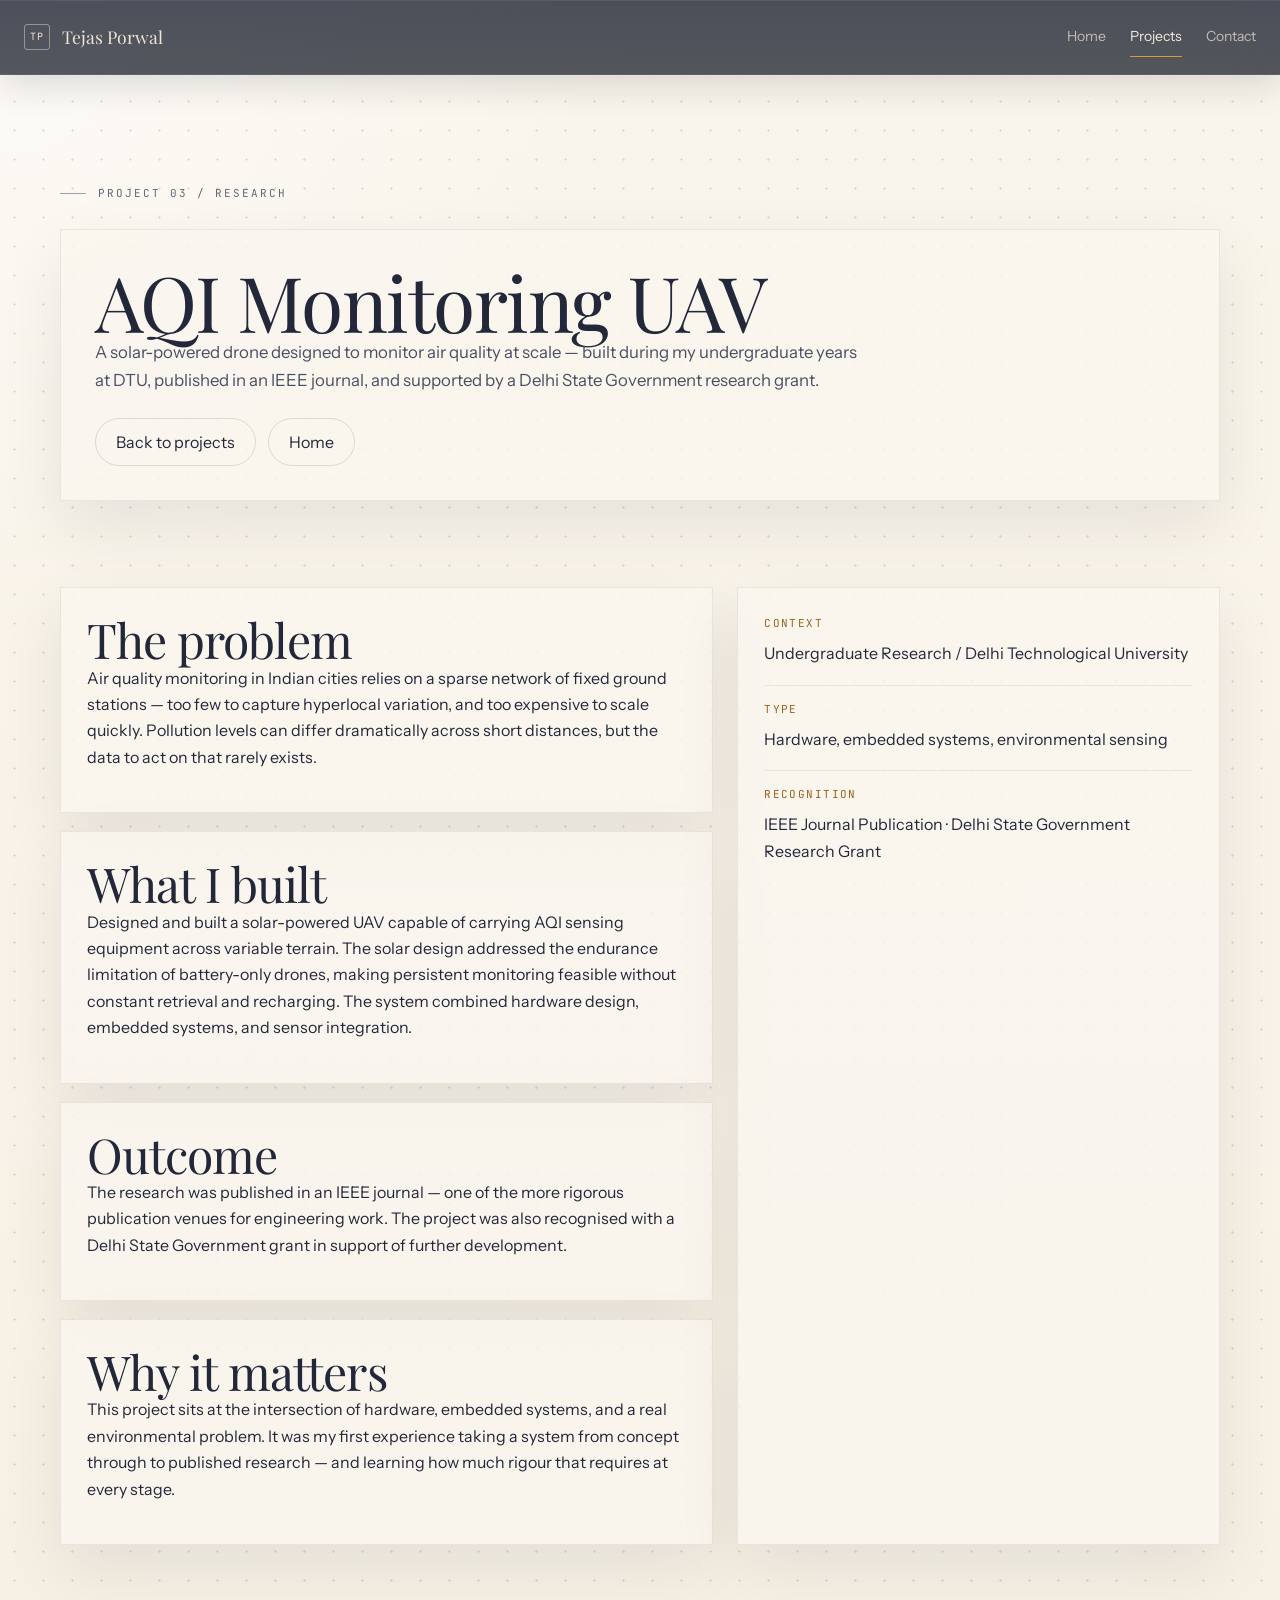
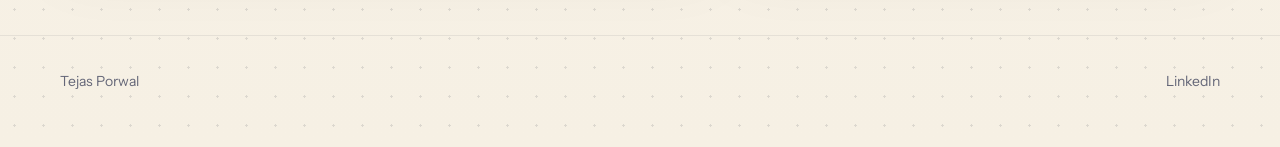
==== project-aqi-uav.html @ 2951f12c "Rebuild projects section; improve summary and contact copy Projects: - Replace carousel with 3-colum" ====
<!doctype html>
<html lang="en">
<head>
<meta charset="utf-8" />
<meta name="viewport" content="width=device-width,initial-scale=1" />
<title>AQI Monitoring UAV - Tejas Porwal</title>
<meta name="description" content="AQI Monitoring UAV — solar-powered drone research, IEEE publication, and Delhi State Government grant." />
<link rel="stylesheet" href="pages.css" />
</head>
<body>
<nav class="nav" id="nav">
  <div class="nav-inner">
    <a class="brand" href="index.html">
      <span class="brand-mark">TP</span>
      <span>Tejas Porwal</span>
    </a>
    <button class="nav-toggle" id="nav-toggle" aria-label="Toggle menu" aria-expanded="false">
      <span></span><span></span><span></span>
    </button>
    <div class="nav-links">
      <a href="index.html">Home</a>
      <a class="active" href="index.html#work">Projects</a>
      <a href="index.html#contact">Contact</a>
    </div>
  </div>
</nav>

<header class="page-hero">
  <div class="container">
    <div class="eyebrow">Project 03 / Research</div>
    <div class="hero-card">
      <h1>AQI Monitoring UAV</h1>
      <p>A solar-powered drone designed to monitor air quality at scale — built during my undergraduate years at DTU, published in an IEEE journal, and supported by a Delhi State Government research grant.</p>
      <div class="button-row">
        <a class="button-link" href="index.html#work">Back to projects</a>
        <a class="button-link" href="index.html">Home</a>
      </div>
    </div>
  </div>
</header>

<main class="section">
  <div class="container detail-layout">
    <div>
      <section class="detail-block">
        <h2>The problem</h2>
        <p>Air quality monitoring in Indian cities relies on a sparse network of fixed ground stations — too few to capture hyperlocal variation, and too expensive to scale quickly. Pollution levels can differ dramatically across short distances, but the data to act on that rarely exists.</p>
      </section>
      <section class="detail-block">
        <h2>What I built</h2>
        <p>Designed and built a solar-powered UAV capable of carrying AQI sensing equipment across variable terrain. The solar design addressed the endurance limitation of battery-only drones, making persistent monitoring feasible without constant retrieval and recharging. The system combined hardware design, embedded systems, and sensor integration.</p>
      </section>
      <section class="detail-block">
        <h2>Outcome</h2>
        <p>The research was published in an IEEE journal — one of the more rigorous publication venues for engineering work. The project was also recognised with a Delhi State Government grant in support of further development.</p>
      </section>
      <section class="detail-block">
        <h2>Why it matters</h2>
        <p>This project sits at the intersection of hardware, embedded systems, and a real environmental problem. It was my first experience taking a system from concept through to published research — and learning how much rigour that requires at every stage.</p>
      </section>
    </div>

    <aside class="meta-panel">
      <div class="meta-row">
        <span class="meta-label">Context</span>
        <div>Undergraduate Research / Delhi Technological University</div>
      </div>
      <div class="meta-row">
        <span class="meta-label">Type</span>
        <div>Hardware, embedded systems, environmental sensing</div>
      </div>
      <div class="meta-row">
        <span class="meta-label">Recognition</span>
        <div>IEEE Journal Publication &middot; Delhi State Government Research Grant</div>
      </div>
    </aside>
  </div>
</main>

<footer class="site-footer">
  <div class="footer-inner">
    <div>Tejas Porwal</div>
    <div><a href="https://linkedin.com/in/tejas-porwal" target="_blank" rel="noreferrer">LinkedIn</a></div>
  </div>
</footer>
<script>
(function() {
  var nav = document.getElementById("nav");
  var toggle = document.getElementById("nav-toggle");
  if (nav && toggle) {
    toggle.addEventListener("click", function() {
      var open = nav.classList.toggle("open");
      toggle.setAttribute("aria-expanded", open ? "true" : "false");
    });
  }
})();
</script>
</body>
</html>
---- pages.css ----
@import url('https://fonts.googleapis.com/css2?family=Playfair+Display:wght@400;500;600;700&family=Instrument+Sans:wght@400;500;600;700&family=JetBrains+Mono:wght@400;500&display=swap');

:root {
  --ink: #11161f;
  --ink-deep: #0a0e16;
  --cream: #f6f0e4;
  --paper: #fbf7ef;
  --rule: #ddd1bd;
  --muted: #656778;
  --body: #22283a;
  --amber: #d89a3d;
  --amber-ink: #9c6218;
  --steel: #8fb4d6;
  --shadow: 0 24px 60px rgba(11, 17, 28, 0.08);
  --serif: "Playfair Display", Georgia, serif;
  --sans: "Instrument Sans", ui-sans-serif, system-ui, sans-serif;
  --mono: "JetBrains Mono", ui-monospace, monospace;
  --maxw: 1160px;
}

* { box-sizing: border-box; }
html, body { margin: 0; padding: 0; }
body {
  font-family: var(--sans);
  color: var(--body);
  background:
    radial-gradient(circle, rgba(34, 40, 58, 0.12) 1px, transparent 1.2px),
    radial-gradient(circle at top left, rgba(255, 255, 255, 0.6), transparent 28%),
    linear-gradient(180deg, #faf5ec 0%, var(--cream) 100%);
  background-size: 29px 29px, auto, auto;
  background-position: 0 0, 0 0, 0 0;
  line-height: 1.65;
  -webkit-font-smoothing: antialiased;
  text-rendering: optimizeLegibility;
  font-kerning: normal;
  font-variant-ligatures: common-ligatures contextual;
}

a { color: inherit; text-decoration: none; }
h1, h2, h3, h4 {
  margin: 0;
  font-family: var(--serif);
  font-weight: 400;
  letter-spacing: -0.02em;
  text-wrap: balance;
}
h1 { font-size: clamp(2.8rem, 6vw, 5rem); line-height: 0.98; }
h2 { font-size: clamp(2rem, 4vw, 3rem); line-height: 1.05; }
h3 { font-size: clamp(1.35rem, 2.4vw, 1.9rem); line-height: 1.1; }
p { margin: 0 0 1em; text-wrap: pretty; }
img, svg { display: block; max-width: 100%; }

.container { width: min(var(--maxw), calc(100% - 48px)); margin: 0 auto; }

.nav {
  position: sticky;
  top: 0;
  left: 0;
  right: 0;
  z-index: 50;
  backdrop-filter: blur(18px);
  width: 100%;
  max-width: none;
  margin: 0;
  border-top: 0;
  border-right: 0;
  border-left: 0;
  border-bottom: 1px solid rgba(239, 231, 214, 0.12);
  border-radius: 0;
  background:
    linear-gradient(180deg, rgba(36, 42, 56, 0.82), rgba(18, 24, 35, 0.72));
  box-shadow:
    0 12px 34px rgba(10, 14, 22, 0.12),
    inset 0 1px 0 rgba(255, 255, 255, 0.08);
  color: #eee5d2;
}

.nav-inner {
  width: 100%;
  min-height: 74px;
  display: flex;
  align-items: center;
  justify-content: space-between;
  gap: 20px;
  padding: 0 24px;
}

.brand {
  display: inline-flex;
  align-items: center;
  gap: 12px;
  font-family: var(--serif);
  font-size: 1.1rem;
}

.brand-mark {
  width: 26px;
  height: 26px;
  border: 1px solid rgba(238, 229, 210, 0.45);
  border-radius: 3px;
  display: grid;
  place-items: center;
  font-family: var(--mono);
  font-size: 10px;
  letter-spacing: 0.08em;
}

.nav-links {
  display: flex;
  gap: 24px;
  font-size: 14px;
}

.nav-links a {
  position: relative;
  padding: 8px 0;
  color: rgba(238, 229, 210, 0.72);
}

.nav-links a:hover,
.nav-links a.active {
  color: #f3ebda;
}

.nav-links a.active::after {
  content: "";
  position: absolute;
  left: 0;
  right: 0;
  bottom: 0;
  height: 1px;
  background: var(--amber);
}

.nav-toggle {
  display: none;
  flex-direction: column;
  justify-content: center;
  gap: 5px;
  width: 36px;
  height: 36px;
  background: none;
  border: none;
  cursor: pointer;
  color: #eee5d2;
  padding: 6px;
  margin-left: auto;
}

.nav-toggle span {
  display: block;
  width: 20px;
  height: 1.5px;
  background: currentColor;
  transition: transform 220ms ease, opacity 220ms ease;
}

.nav.open .nav-toggle span:nth-child(1) { transform: translateY(6.5px) rotate(45deg); }
.nav.open .nav-toggle span:nth-child(2) { opacity: 0; }
.nav.open .nav-toggle span:nth-child(3) { transform: translateY(-6.5px) rotate(-45deg); }

.page-hero {
  padding: 100px 0 48px;
}

.eyebrow {
  display: inline-flex;
  align-items: center;
  gap: 12px;
  font-family: var(--mono);
  font-size: 11px;
  letter-spacing: 0.18em;
  text-transform: uppercase;
  color: var(--muted);
}

.eyebrow::before {
  content: "";
  width: 26px;
  height: 1px;
  background: currentColor;
  opacity: 0.6;
}

.hero-card {
  margin-top: 26px;
  padding: 34px;
  border: 1px solid rgba(34, 40, 58, 0.08);
  background: rgba(251, 247, 239, 0.82);
  box-shadow: var(--shadow);
}

.hero-card p {
  max-width: 48rem;
  color: #485063;
  font-size: 1.05rem;
}

.button-row {
  display: flex;
  flex-wrap: wrap;
  gap: 12px;
  margin-top: 24px;
}

.button-link {
  display: inline-flex;
  align-items: center;
  justify-content: center;
  gap: 10px;
  min-height: 48px;
  padding: 0 20px;
  border-radius: 999px;
  border: 1px solid rgba(34, 40, 58, 0.14);
  color: var(--body);
  transition: transform 180ms ease, background 180ms ease, border-color 180ms ease;
}

.button-link:hover {
  transform: translateY(-2px);
  background: rgba(34, 40, 58, 0.04);
  border-color: rgba(34, 40, 58, 0.24);
}

.button-link.primary {
  background: var(--amber);
  color: var(--ink-deep);
  border-color: transparent;
}

.button-link.primary:hover {
  background: #e3a64c;
}

.section {
  padding: 38px 0 90px;
}

.section-head {
  display: grid;
  grid-template-columns: 180px minmax(0, 1fr);
  gap: 34px;
  align-items: start;
  margin-bottom: 30px;
}

.section-head p { margin: 0; }

.project-grid {
  display: grid;
  grid-template-columns: repeat(3, 1fr);
  gap: 20px;
}

.project-card {
  display: flex;
  flex-direction: column;
  gap: 14px;
  padding: 22px;
  border: 1px solid rgba(34, 40, 58, 0.1);
  background: rgba(251, 247, 239, 0.9);
  box-shadow: 0 18px 40px rgba(11, 17, 28, 0.06);
  transition: transform 220ms ease, box-shadow 220ms ease, border-color 220ms ease;
  cursor: pointer;
}

.project-card:hover {
  transform: translateY(-4px);
  box-shadow: 0 24px 48px rgba(11, 17, 28, 0.08);
  border-color: rgba(34, 40, 58, 0.16);
}

.project-number,
.project-context,
.meta-label,
.tag {
  font-family: var(--mono);
  text-transform: uppercase;
}

.project-number {
  font-size: 11px;
  letter-spacing: 0.16em;
  color: var(--amber-ink);
}

.project-context {
  font-size: 11px;
  letter-spacing: 0.12em;
  color: var(--muted);
}

.project-figure {
  height: 116px;
  border: 1px solid rgba(34, 40, 58, 0.08);
  background:
    linear-gradient(135deg, rgba(143, 180, 214, 0.12), transparent 55%),
    linear-gradient(315deg, rgba(216, 154, 61, 0.14), transparent 55%),
    var(--paper);
  display: grid;
  place-items: center;
}

.project-figure svg {
  width: 86%;
  height: 76%;
}

.project-tags {
  display: flex;
  flex-wrap: wrap;
  gap: 8px;
  margin-top: auto;
}

.tag {
  padding: 6px 10px;
  border-radius: 999px;
  border: 1px solid rgba(34, 40, 58, 0.1);
  font-size: 10px;
  letter-spacing: 0.08em;
  color: var(--muted);
  background: rgba(255, 255, 255, 0.55);
}

.project-link {
  display: inline-flex;
  align-items: center;
  gap: 8px;
  font-family: var(--mono);
  font-size: 11px;
  letter-spacing: 0.12em;
  text-transform: uppercase;
  color: var(--amber-ink);
}

.project-link::after {
  content: "\2197";
  font-size: 12px;
}

.detail-layout {
  display: grid;
  grid-template-columns: minmax(0, 1.15fr) minmax(260px, 0.85fr);
  gap: 24px;
}

.detail-block,
.meta-panel {
  padding: 26px;
  border: 1px solid rgba(34, 40, 58, 0.08);
  background: rgba(251, 247, 239, 0.82);
  box-shadow: var(--shadow);
}

.detail-block + .detail-block {
  margin-top: 18px;
}

.meta-panel {
  display: grid;
  gap: 18px;
  align-content: start;
}

.meta-row {
  padding-top: 14px;
  border-top: 1px solid rgba(34, 40, 58, 0.08);
}

.meta-row:first-child {
  padding-top: 0;
  border-top: 0;
}

.meta-label {
  display: block;
  margin-bottom: 8px;
  font-size: 11px;
  letter-spacing: 0.13em;
  color: var(--amber-ink);
}

.note {
  color: var(--muted);
  font-size: 0.96rem;
}

.site-footer {
  padding: 34px 0 54px;
  border-top: 1px solid rgba(34, 40, 58, 0.08);
}

.footer-inner {
  width: min(var(--maxw), calc(100% - 48px));
  margin: 0 auto;
  display: flex;
  justify-content: space-between;
  gap: 20px;
  flex-wrap: wrap;
  color: var(--muted);
  font-size: 14px;
}

@media (max-width: 980px) {
  .project-grid,
  .detail-layout,
  .section-head {
    grid-template-columns: 1fr;
  }
}

@media (max-width: 720px) {
  .container,
  .footer-inner {
    width: min(100% - 32px, var(--maxw));
  }

  .nav {
    width: 100%;
    margin: 0;
    top: 0;
    border-radius: 0;
  }

  .nav-toggle {
    display: flex;
  }

  .nav-inner {
    flex-direction: row;
    align-items: center;
    flex-wrap: wrap;
    min-height: 60px;
    padding: 0 18px;
  }

  .nav-links {
    display: none;
    flex-direction: column;
    gap: 0;
    width: 100%;
    padding: 10px 0 14px;
    border-top: 1px solid rgba(255, 255, 255, 0.06);
  }

  .nav.open .nav-links {
    display: flex;
  }

  .nav-links a {
    padding: 11px 0;
    font-size: 15px;
  }

  .hero-card,
  .detail-block,
  .meta-panel,
  .project-card {
    padding: 20px;
  }
}
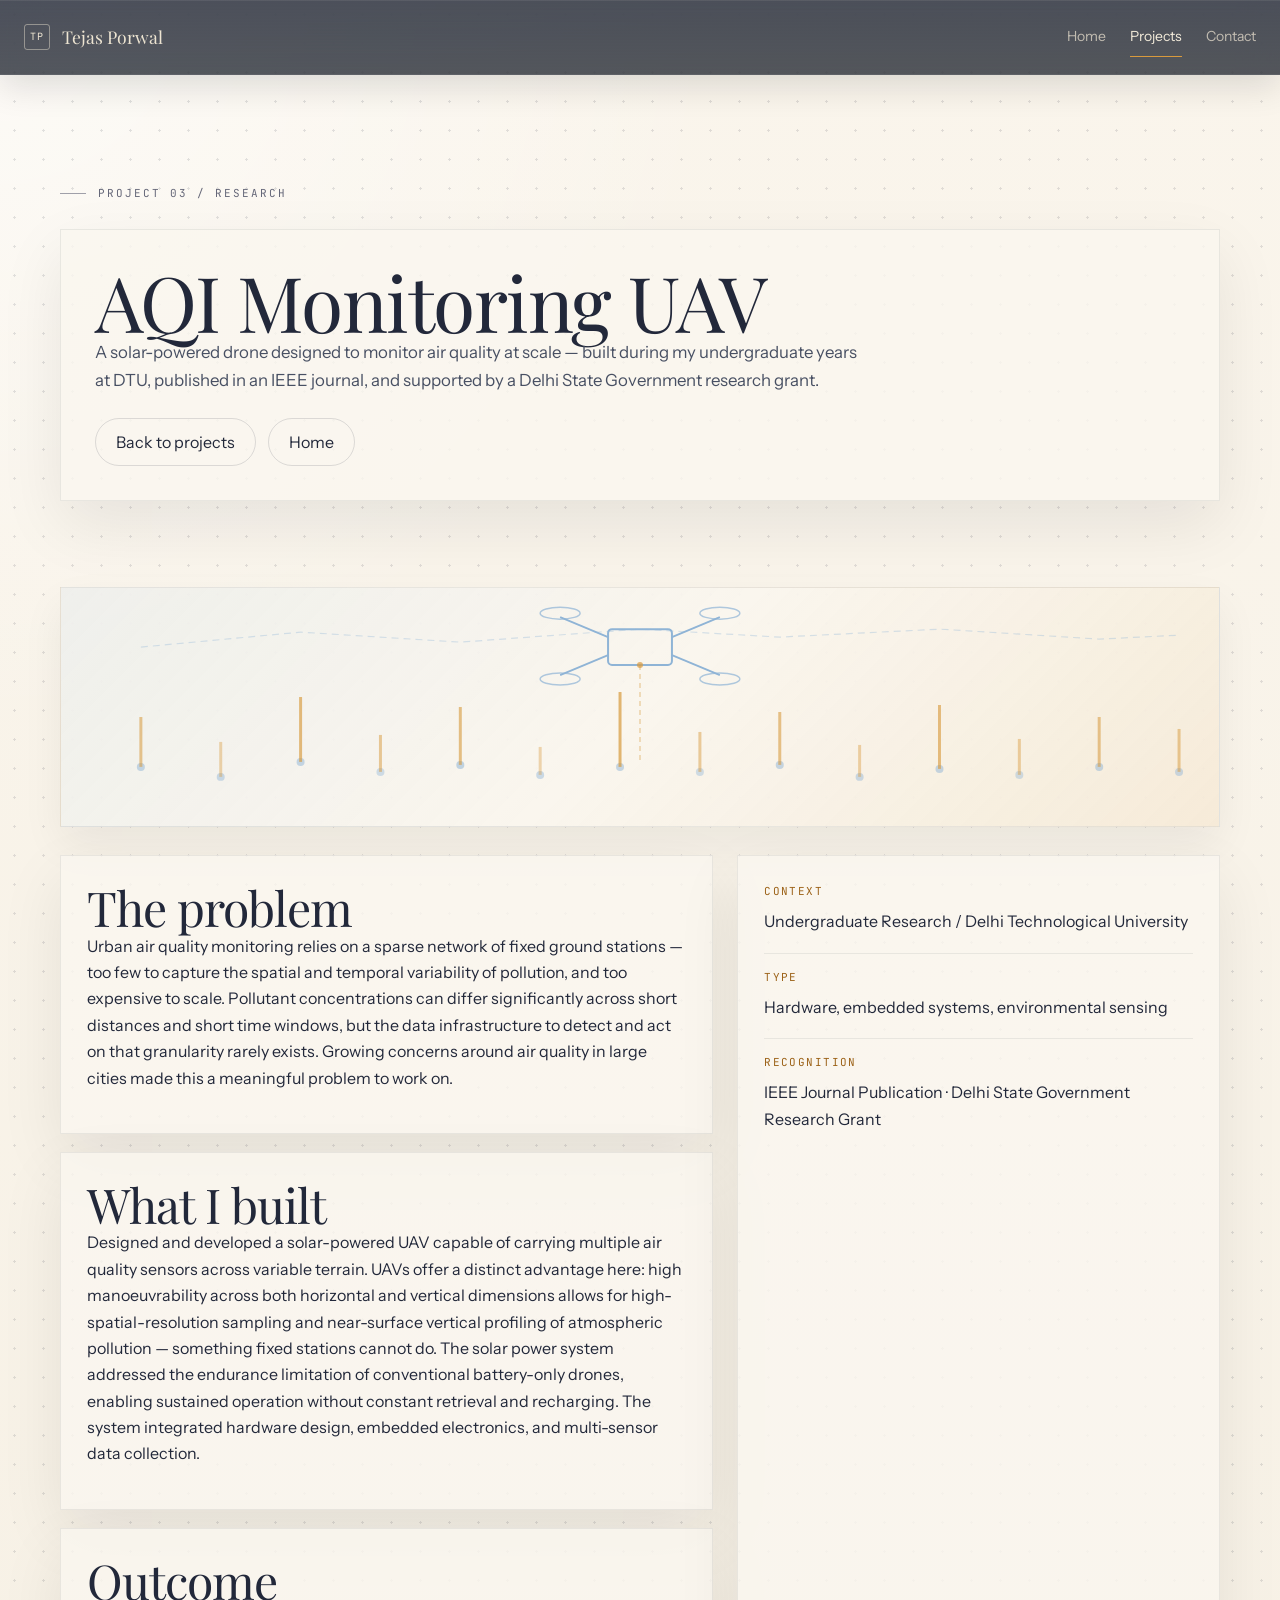
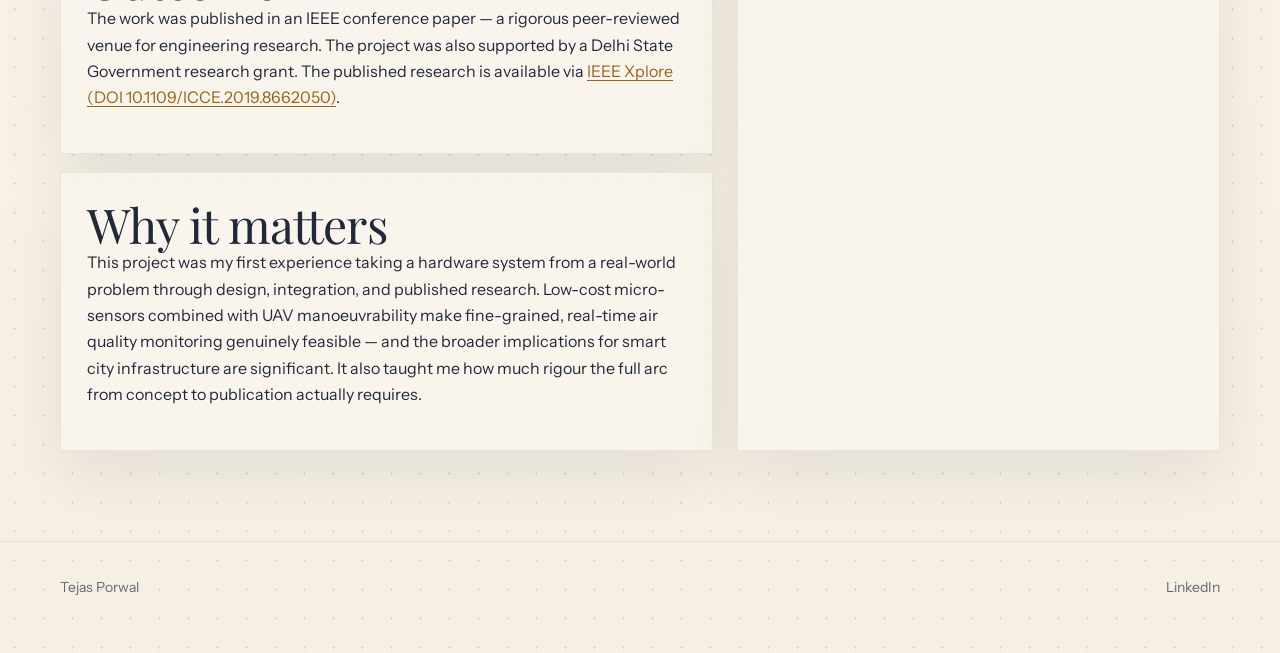
==== commit 5024ff34: "Hero refresh, remove email, wide project banners, IEEE content Hero: - Eyebrow: "Deep technology x h" ====
--- a/project-aqi-uav.html
+++ b/project-aqi-uav.html
@@ -40,23 +40,76 @@
 </header>
 
 <main class="section">
+  <div class="container">
+    <div class="project-banner">
+      <svg viewBox="0 0 1160 240" preserveAspectRatio="xMidYMid slice" fill="none" xmlns="http://www.w3.org/2000/svg">
+        <!-- Sensor grid: dots scattered across the landscape -->
+        <circle cx="80"  cy="180" r="4" fill="#8fb4d6" opacity="0.5"/>
+        <circle cx="160" cy="190" r="4" fill="#8fb4d6" opacity="0.45"/>
+        <circle cx="240" cy="175" r="4" fill="#8fb4d6" opacity="0.5"/>
+        <circle cx="320" cy="185" r="4" fill="#8fb4d6" opacity="0.4"/>
+        <circle cx="400" cy="178" r="4" fill="#8fb4d6" opacity="0.55"/>
+        <circle cx="480" cy="188" r="4" fill="#8fb4d6" opacity="0.45"/>
+        <circle cx="560" cy="180" r="4" fill="#8fb4d6" opacity="0.5"/>
+        <circle cx="640" cy="185" r="4" fill="#8fb4d6" opacity="0.4"/>
+        <circle cx="720" cy="178" r="4" fill="#8fb4d6" opacity="0.5"/>
+        <circle cx="800" cy="190" r="4" fill="#8fb4d6" opacity="0.45"/>
+        <circle cx="880" cy="182" r="4" fill="#8fb4d6" opacity="0.5"/>
+        <circle cx="960" cy="188" r="4" fill="#8fb4d6" opacity="0.4"/>
+        <circle cx="1040" cy="180" r="4" fill="#8fb4d6" opacity="0.5"/>
+        <circle cx="1120" cy="185" r="4" fill="#8fb4d6" opacity="0.45"/>
+        <!-- AQI level bars at each sensor -->
+        <line x1="80"  y1="180" x2="80"  y2="130" stroke="#d89a3d" stroke-width="3" opacity="0.55"/>
+        <line x1="160" y1="190" x2="160" y2="155" stroke="#d89a3d" stroke-width="3" opacity="0.4"/>
+        <line x1="240" y1="175" x2="240" y2="110" stroke="#d89a3d" stroke-width="3" opacity="0.65"/>
+        <line x1="320" y1="185" x2="320" y2="148" stroke="#d89a3d" stroke-width="3" opacity="0.5"/>
+        <line x1="400" y1="178" x2="400" y2="120" stroke="#d89a3d" stroke-width="3" opacity="0.6"/>
+        <line x1="480" y1="188" x2="480" y2="160" stroke="#d89a3d" stroke-width="3" opacity="0.38"/>
+        <line x1="560" y1="180" x2="560" y2="105" stroke="#d89a3d" stroke-width="3" opacity="0.7"/>
+        <line x1="640" y1="185" x2="640" y2="145" stroke="#d89a3d" stroke-width="3" opacity="0.48"/>
+        <line x1="720" y1="178" x2="720" y2="125" stroke="#d89a3d" stroke-width="3" opacity="0.58"/>
+        <line x1="800" y1="190" x2="800" y2="158" stroke="#d89a3d" stroke-width="3" opacity="0.42"/>
+        <line x1="880" y1="182" x2="880" y2="118" stroke="#d89a3d" stroke-width="3" opacity="0.62"/>
+        <line x1="960" y1="188" x2="960" y2="152" stroke="#d89a3d" stroke-width="3" opacity="0.44"/>
+        <line x1="1040" y1="180" x2="1040" y2="130" stroke="#d89a3d" stroke-width="3" opacity="0.55"/>
+        <line x1="1120" y1="185" x2="1120" y2="142" stroke="#d89a3d" stroke-width="3" opacity="0.5"/>
+        <!-- Drone body, center-top -->
+        <rect x="548" y="42" width="64" height="36" rx="4" stroke="#8fb4d6" stroke-width="2"/>
+        <!-- Drone arms -->
+        <line x1="548" y1="50" x2="500" y2="30" stroke="#8fb4d6" stroke-width="1.8"/>
+        <line x1="612" y1="50" x2="660" y2="30" stroke="#8fb4d6" stroke-width="1.8"/>
+        <line x1="548" y1="68" x2="500" y2="88" stroke="#8fb4d6" stroke-width="1.8"/>
+        <line x1="612" y1="68" x2="660" y2="88" stroke="#8fb4d6" stroke-width="1.8"/>
+        <!-- Drone rotors -->
+        <ellipse cx="500" cy="26" rx="20" ry="6" stroke="#8fb4d6" stroke-width="1.5" opacity="0.7"/>
+        <ellipse cx="660" cy="26" rx="20" ry="6" stroke="#8fb4d6" stroke-width="1.5" opacity="0.7"/>
+        <ellipse cx="500" cy="92" rx="20" ry="6" stroke="#8fb4d6" stroke-width="1.5" opacity="0.7"/>
+        <ellipse cx="660" cy="92" rx="20" ry="6" stroke="#8fb4d6" stroke-width="1.5" opacity="0.7"/>
+        <!-- Sensor beam from drone to ground -->
+        <line x1="580" y1="78" x2="580" y2="176" stroke="#d89a3d" stroke-width="1.2" stroke-dasharray="5 4" opacity="0.5"/>
+        <circle cx="580" cy="78" r="3" fill="#d89a3d" opacity="0.7"/>
+        <!-- Flight path dashed line -->
+        <polyline points="80,60 240,45 400,55 580,42 720,50 880,42 1040,52 1120,48" stroke="#8fb4d6" stroke-width="1.2" stroke-dasharray="7 5" opacity="0.35"/>
+      </svg>
+    </div>
+  </div>
   <div class="container detail-layout">
     <div>
       <section class="detail-block">
         <h2>The problem</h2>
-        <p>Air quality monitoring in Indian cities relies on a sparse network of fixed ground stations — too few to capture hyperlocal variation, and too expensive to scale quickly. Pollution levels can differ dramatically across short distances, but the data to act on that rarely exists.</p>
+        <p>Urban air quality monitoring relies on a sparse network of fixed ground stations — too few to capture the spatial and temporal variability of pollution, and too expensive to scale. Pollutant concentrations can differ significantly across short distances and short time windows, but the data infrastructure to detect and act on that granularity rarely exists. Growing concerns around air quality in large cities made this a meaningful problem to work on.</p>
       </section>
       <section class="detail-block">
         <h2>What I built</h2>
-        <p>Designed and built a solar-powered UAV capable of carrying AQI sensing equipment across variable terrain. The solar design addressed the endurance limitation of battery-only drones, making persistent monitoring feasible without constant retrieval and recharging. The system combined hardware design, embedded systems, and sensor integration.</p>
+        <p>Designed and developed a solar-powered UAV capable of carrying multiple air quality sensors across variable terrain. UAVs offer a distinct advantage here: high manoeuvrability across both horizontal and vertical dimensions allows for high-spatial-resolution sampling and near-surface vertical profiling of atmospheric pollution — something fixed stations cannot do. The solar power system addressed the endurance limitation of conventional battery-only drones, enabling sustained operation without constant retrieval and recharging. The system integrated hardware design, embedded electronics, and multi-sensor data collection.</p>
       </section>
       <section class="detail-block">
         <h2>Outcome</h2>
-        <p>The research was published in an IEEE journal — one of the more rigorous publication venues for engineering work. The project was also recognised with a Delhi State Government grant in support of further development.</p>
+        <p>The work was published in an IEEE conference paper — a rigorous peer-reviewed venue for engineering research. The project was also supported by a Delhi State Government research grant. The published research is available via <a href="https://ieeexplore.ieee.org/document/8662050" target="_blank" rel="noreferrer" style="color: var(--amber-ink); text-decoration: underline; text-underline-offset: 3px;">IEEE Xplore (DOI 10.1109/ICCE.2019.8662050)</a>.</p>
       </section>
       <section class="detail-block">
         <h2>Why it matters</h2>
-        <p>This project sits at the intersection of hardware, embedded systems, and a real environmental problem. It was my first experience taking a system from concept through to published research — and learning how much rigour that requires at every stage.</p>
+        <p>This project was my first experience taking a hardware system from a real-world problem through design, integration, and published research. Low-cost micro-sensors combined with UAV manoeuvrability make fine-grained, real-time air quality monitoring genuinely feasible — and the broader implications for smart city infrastructure are significant. It also taught me how much rigour the full arc from concept to publication actually requires.</p>
       </section>
     </div>
 
--- a/pages.css
+++ b/pages.css
@@ -339,6 +339,30 @@
   font-size: 12px;
 }
 
+.project-banner {
+  width: 100%;
+  height: 240px;
+  margin-bottom: 28px;
+  border: 1px solid rgba(34, 40, 58, 0.08);
+  background:
+    linear-gradient(135deg, rgba(143, 180, 214, 0.1), transparent 50%),
+    linear-gradient(315deg, rgba(216, 154, 61, 0.12), transparent 50%),
+    rgba(251, 247, 239, 0.92);
+  box-shadow: 0 18px 40px rgba(11, 17, 28, 0.06);
+  overflow: hidden;
+}
+
+.project-banner svg {
+  width: 100%;
+  height: 100%;
+}
+
+@media (max-width: 720px) {
+  .project-banner {
+    height: 160px;
+  }
+}
+
 .detail-layout {
   display: grid;
   grid-template-columns: minmax(0, 1.15fr) minmax(260px, 0.85fr);
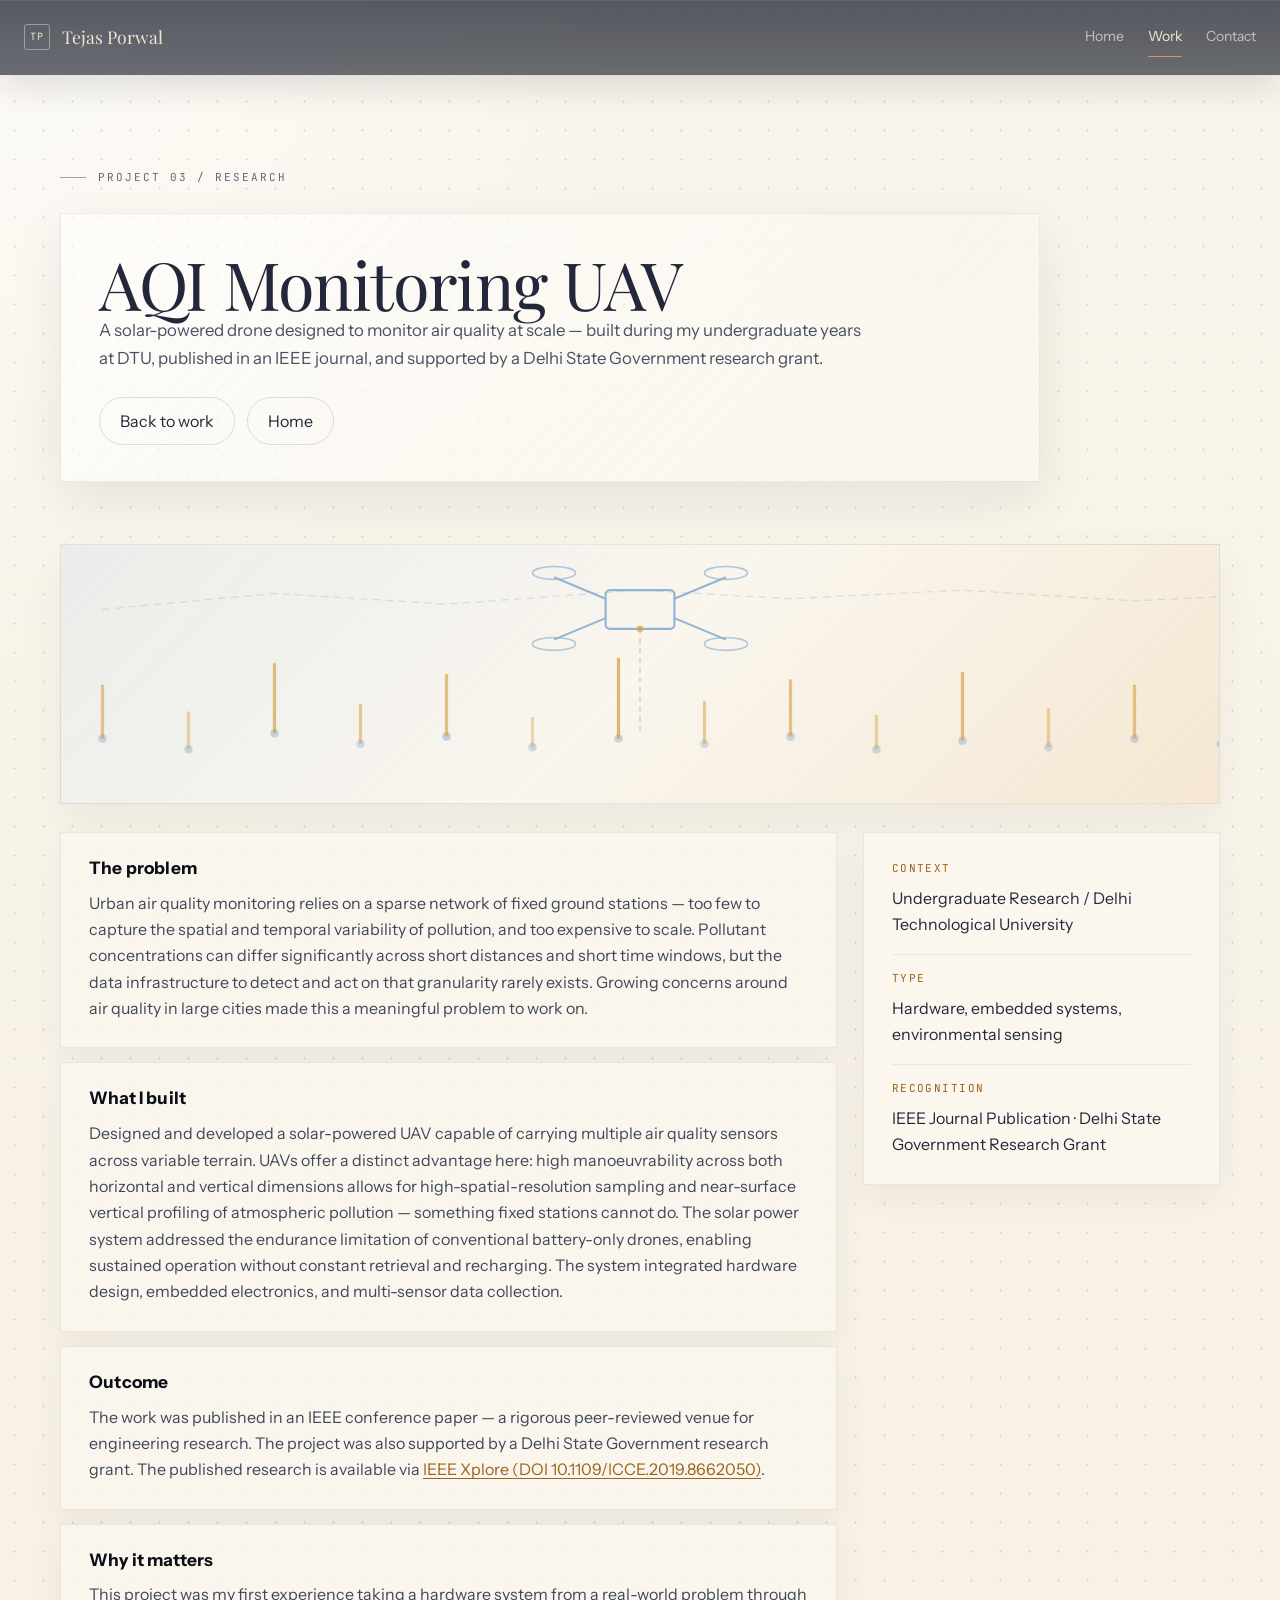
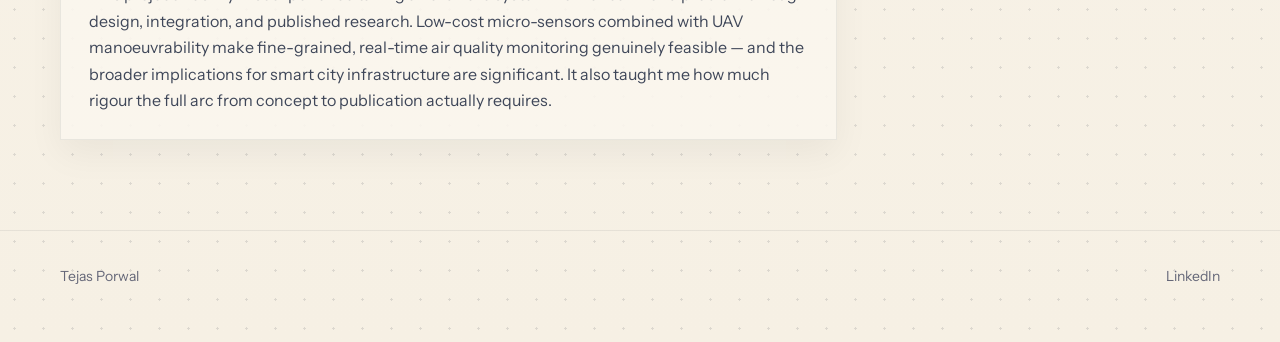
==== commit 3edc635a: "Refine hero and project page presentation" ====
--- a/project-aqi-uav.html
+++ b/project-aqi-uav.html
@@ -19,7 +19,7 @@
     </button>
     <div class="nav-links">
       <a href="index.html">Home</a>
-      <a class="active" href="index.html#work">Projects</a>
+      <a class="active" href="work.html">Work</a>
       <a href="index.html#contact">Contact</a>
     </div>
   </div>
@@ -32,7 +32,7 @@
       <h1>AQI Monitoring UAV</h1>
       <p>A solar-powered drone designed to monitor air quality at scale — built during my undergraduate years at DTU, published in an IEEE journal, and supported by a Delhi State Government research grant.</p>
       <div class="button-row">
-        <a class="button-link" href="index.html#work">Back to projects</a>
+        <a class="button-link" href="work.html">Back to work</a>
         <a class="button-link" href="index.html">Home</a>
       </div>
     </div>
--- a/pages.css
+++ b/pages.css
@@ -3,8 +3,10 @@
 :root {
   --ink: #11161f;
   --ink-deep: #0a0e16;
+  --ink-line: rgba(150, 171, 206, 0.18);
   --cream: #f6f0e4;
   --paper: #fbf7ef;
+  --paper-alt: #f1ead9;
   --rule: #ddd1bd;
   --muted: #656778;
   --body: #22283a;
@@ -34,6 +36,7 @@
   text-rendering: optimizeLegibility;
   font-kerning: normal;
   font-variant-ligatures: common-ligatures contextual;
+  overflow-x: hidden;
 }
 
 a { color: inherit; text-decoration: none; }
@@ -44,8 +47,8 @@
   letter-spacing: -0.02em;
   text-wrap: balance;
 }
-h1 { font-size: clamp(2.8rem, 6vw, 5rem); line-height: 0.98; }
-h2 { font-size: clamp(2rem, 4vw, 3rem); line-height: 1.05; }
+h1 { font-size: clamp(2.4rem, 5.2vw, 4.6rem); line-height: 1.02; }
+h2 { font-size: clamp(1.65rem, 2.8vw, 2.35rem); line-height: 1.08; }
 h3 { font-size: clamp(1.35rem, 2.4vw, 1.9rem); line-height: 1.1; }
 p { margin: 0 0 1em; text-wrap: pretty; }
 img, svg { display: block; max-width: 100%; }
@@ -68,7 +71,7 @@
   border-bottom: 1px solid rgba(239, 231, 214, 0.12);
   border-radius: 0;
   background:
-    linear-gradient(180deg, rgba(36, 42, 56, 0.82), rgba(18, 24, 35, 0.72));
+    linear-gradient(180deg, rgba(33, 38, 50, 0.76), rgba(22, 28, 40, 0.64));
   box-shadow:
     0 12px 34px rgba(10, 14, 22, 0.12),
     inset 0 1px 0 rgba(255, 255, 255, 0.08);
@@ -160,7 +163,7 @@
 .nav.open .nav-toggle span:nth-child(3) { transform: translateY(-6.5px) rotate(-45deg); }
 
 .page-hero {
-  padding: 100px 0 48px;
+  padding: 84px 0 34px;
 }
 
 .eyebrow {
@@ -184,10 +187,21 @@
 
 .hero-card {
   margin-top: 26px;
-  padding: 34px;
+  width: 100%;
+  max-width: 980px;
+  padding: 36px 38px;
   border: 1px solid rgba(34, 40, 58, 0.08);
-  background: rgba(251, 247, 239, 0.82);
-  box-shadow: var(--shadow);
+  background:
+    linear-gradient(135deg, rgba(255, 255, 255, 0.62), rgba(251, 247, 239, 0.82)),
+    radial-gradient(circle at 92% 8%, rgba(216, 154, 61, 0.1), transparent 24%);
+  box-shadow: 0 18px 48px rgba(11, 17, 28, 0.08);
+  overflow: hidden;
+}
+
+.hero-card h1 {
+  max-width: 16ch;
+  overflow-wrap: break-word;
+  hyphens: auto;
 }
 
 .hero-card p {
@@ -233,7 +247,7 @@
 }
 
 .section {
-  padding: 38px 0 90px;
+  padding: 28px 0 90px;
 }
 
 .section-head {
@@ -341,14 +355,14 @@
 
 .project-banner {
   width: 100%;
-  height: 240px;
+  height: clamp(180px, 22vw, 260px);
   margin-bottom: 28px;
   border: 1px solid rgba(34, 40, 58, 0.08);
   background:
-    linear-gradient(135deg, rgba(143, 180, 214, 0.1), transparent 50%),
-    linear-gradient(315deg, rgba(216, 154, 61, 0.12), transparent 50%),
+    linear-gradient(135deg, rgba(143, 180, 214, 0.14), transparent 50%),
+    linear-gradient(315deg, rgba(216, 154, 61, 0.16), transparent 50%),
     rgba(251, 247, 239, 0.92);
-  box-shadow: 0 18px 40px rgba(11, 17, 28, 0.06);
+  box-shadow: 0 18px 40px rgba(11, 17, 28, 0.05);
   overflow: hidden;
 }
 
@@ -357,34 +371,46 @@
   height: 100%;
 }
 
-@media (max-width: 720px) {
-  .project-banner {
-    height: 160px;
-  }
-}
-
 .detail-layout {
   display: grid;
-  grid-template-columns: minmax(0, 1.15fr) minmax(260px, 0.85fr);
-  gap: 24px;
+  grid-template-columns: minmax(0, 1fr) minmax(280px, 0.46fr);
+  gap: 26px;
+  align-items: start;
 }
 
 .detail-block,
 .meta-panel {
-  padding: 26px;
+  padding: 26px 28px;
   border: 1px solid rgba(34, 40, 58, 0.08);
-  background: rgba(251, 247, 239, 0.82);
-  box-shadow: var(--shadow);
+  background: rgba(251, 247, 239, 0.9);
+  box-shadow: 0 14px 34px rgba(11, 17, 28, 0.05);
+  overflow: hidden;
+}
+
+.detail-block h2 {
+  font-family: var(--sans);
+  font-size: 1.08rem;
+  font-weight: 700;
+  letter-spacing: 0.01em;
+  color: var(--ink-deep);
+}
+
+.detail-block p {
+  margin-top: 12px;
+  margin-bottom: 0;
+  color: #3f4759;
 }
 
 .detail-block + .detail-block {
-  margin-top: 18px;
+  margin-top: 14px;
 }
 
 .meta-panel {
   display: grid;
-  gap: 18px;
+  gap: 16px;
   align-content: start;
+  position: sticky;
+  top: 96px;
 }
 
 .meta-row {
@@ -437,7 +463,7 @@
 @media (max-width: 720px) {
   .container,
   .footer-inner {
-    width: min(100% - 32px, var(--maxw));
+    width: min(calc(100% - 32px), var(--maxw));
   }
 
   .nav {
@@ -483,4 +509,45 @@
   .project-card {
     padding: 20px;
   }
-}
+
+  .page-hero {
+    padding: 74px 0 26px;
+  }
+
+  .hero-card {
+    margin-top: 18px;
+  }
+
+  .hero-card h1 {
+    max-width: 100%;
+    font-size: clamp(1.9rem, 9.2vw, 2.55rem);
+    line-height: 1.05;
+  }
+
+  .hero-card p {
+    font-size: 1rem;
+  }
+
+  .project-banner {
+    height: 156px;
+    margin-bottom: 22px;
+  }
+
+  .project-banner svg {
+    width: 150%;
+    max-width: none;
+    transform: translateX(-16%);
+  }
+
+  .detail-layout {
+    gap: 16px;
+  }
+
+  .detail-block h2 {
+    font-size: 1rem;
+  }
+
+  .meta-panel {
+    position: static;
+  }
+}
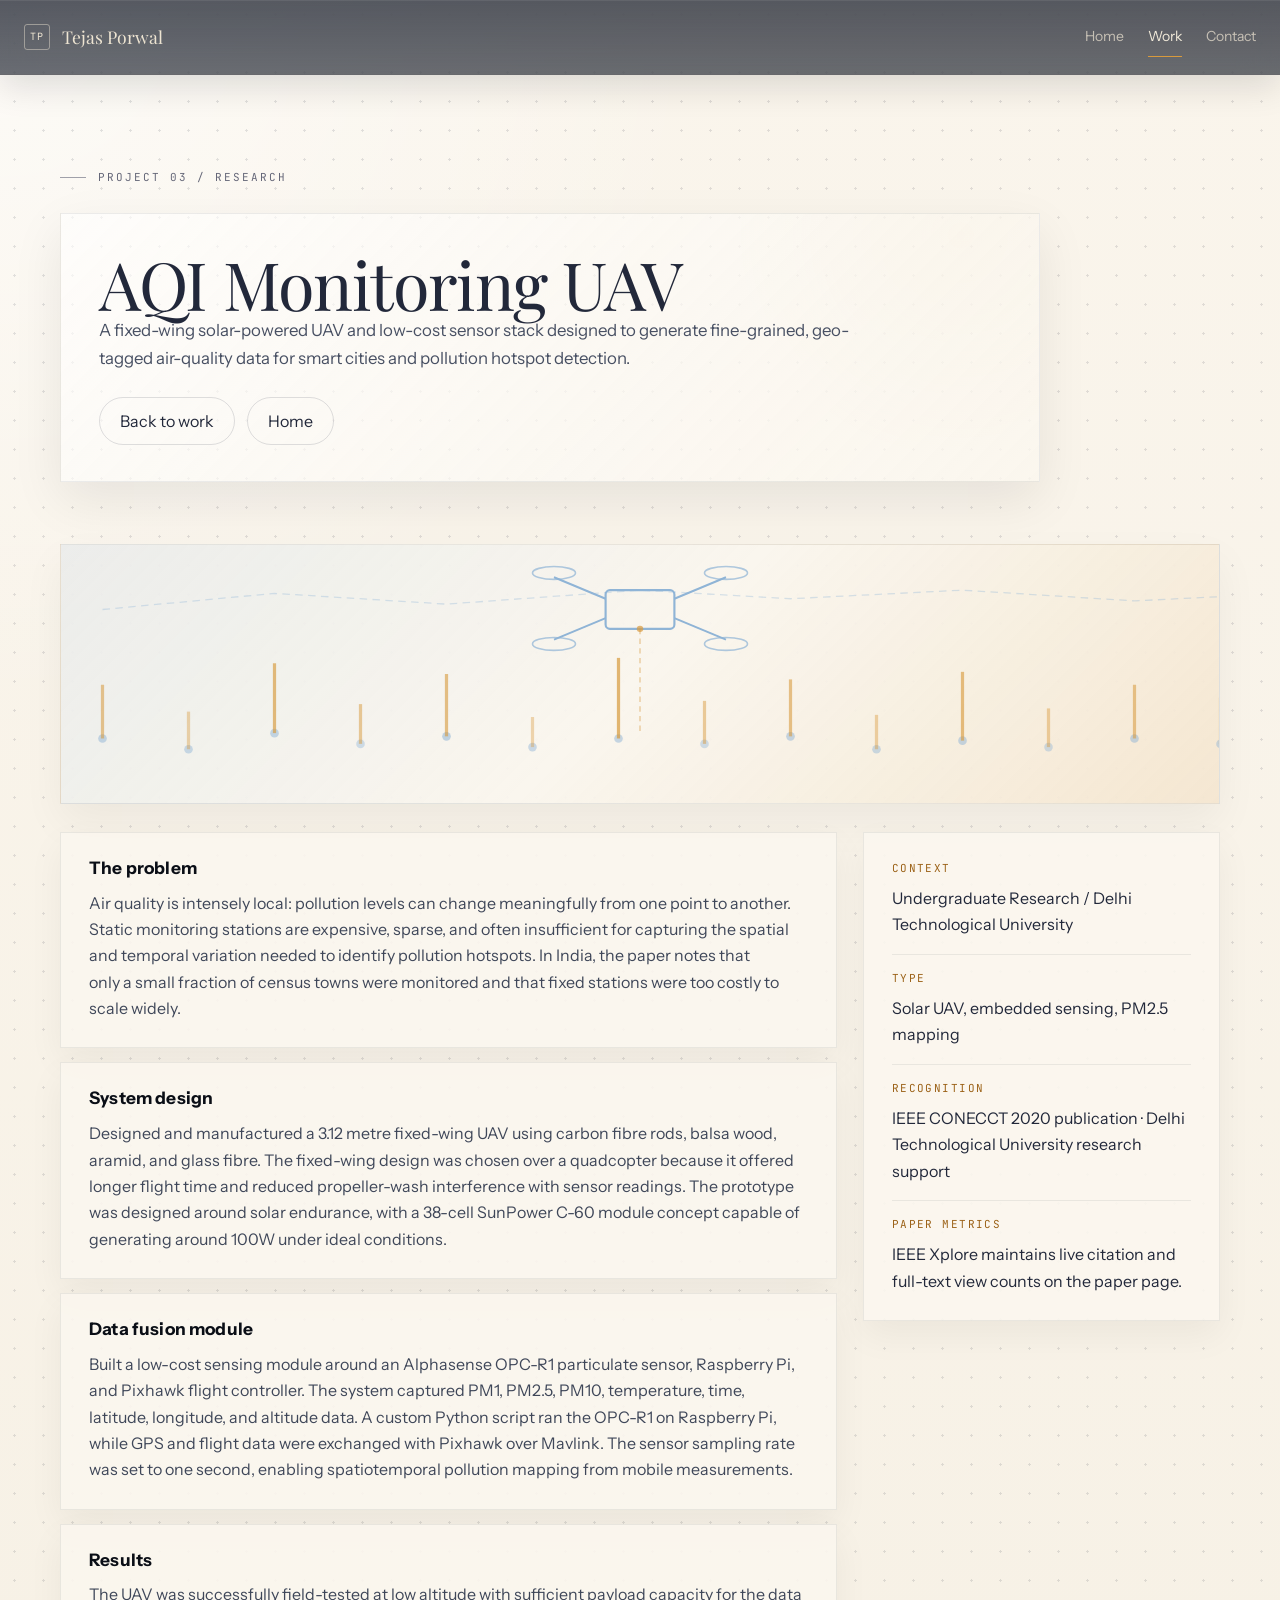
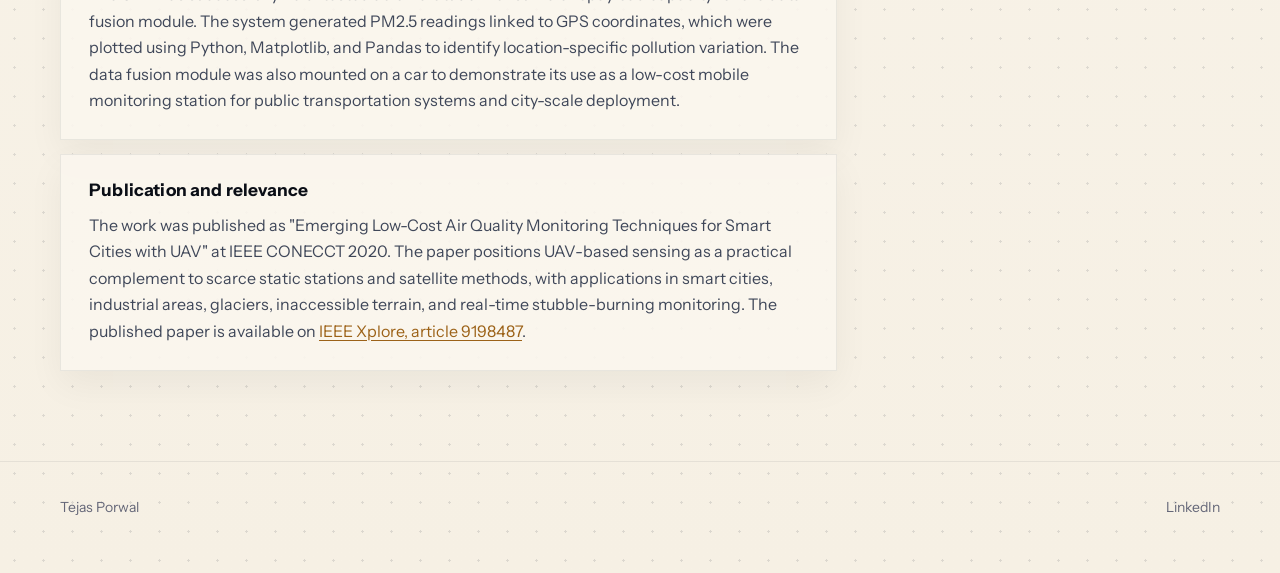
==== commit 28320000: "Improve mobile hero and project narratives" ====
--- a/project-aqi-uav.html
+++ b/project-aqi-uav.html
@@ -4,7 +4,7 @@
 <meta charset="utf-8" />
 <meta name="viewport" content="width=device-width,initial-scale=1" />
 <title>AQI Monitoring UAV - Tejas Porwal</title>
-<meta name="description" content="AQI Monitoring UAV — solar-powered drone research, IEEE publication, and Delhi State Government grant." />
+<meta name="description" content="AQI Monitoring UAV — fixed-wing solar UAV research for low-cost, geo-tagged air quality monitoring." />
 <link rel="stylesheet" href="pages.css" />
 </head>
 <body>
@@ -30,7 +30,7 @@
     <div class="eyebrow">Project 03 / Research</div>
     <div class="hero-card">
       <h1>AQI Monitoring UAV</h1>
-      <p>A solar-powered drone designed to monitor air quality at scale — built during my undergraduate years at DTU, published in an IEEE journal, and supported by a Delhi State Government research grant.</p>
+      <p>A fixed-wing solar-powered UAV and low-cost sensor stack designed to generate fine-grained, geo-tagged air-quality data for smart cities and pollution hotspot detection.</p>
       <div class="button-row">
         <a class="button-link" href="work.html">Back to work</a>
         <a class="button-link" href="index.html">Home</a>
@@ -97,19 +97,23 @@
     <div>
       <section class="detail-block">
         <h2>The problem</h2>
-        <p>Urban air quality monitoring relies on a sparse network of fixed ground stations — too few to capture the spatial and temporal variability of pollution, and too expensive to scale. Pollutant concentrations can differ significantly across short distances and short time windows, but the data infrastructure to detect and act on that granularity rarely exists. Growing concerns around air quality in large cities made this a meaningful problem to work on.</p>
+        <p>Air quality is intensely local: pollution levels can change meaningfully from one point to another. Static monitoring stations are expensive, sparse, and often insufficient for capturing the spatial and temporal variation needed to identify pollution hotspots. In India, the paper notes that only a small fraction of census towns were monitored and that fixed stations were too costly to scale widely.</p>
       </section>
       <section class="detail-block">
-        <h2>What I built</h2>
-        <p>Designed and developed a solar-powered UAV capable of carrying multiple air quality sensors across variable terrain. UAVs offer a distinct advantage here: high manoeuvrability across both horizontal and vertical dimensions allows for high-spatial-resolution sampling and near-surface vertical profiling of atmospheric pollution — something fixed stations cannot do. The solar power system addressed the endurance limitation of conventional battery-only drones, enabling sustained operation without constant retrieval and recharging. The system integrated hardware design, embedded electronics, and multi-sensor data collection.</p>
+        <h2>System design</h2>
+        <p>Designed and manufactured a 3.12 metre fixed-wing UAV using carbon fibre rods, balsa wood, aramid, and glass fibre. The fixed-wing design was chosen over a quadcopter because it offered longer flight time and reduced propeller-wash interference with sensor readings. The prototype was designed around solar endurance, with a 38-cell SunPower C-60 module concept capable of generating around 100W under ideal conditions.</p>
       </section>
       <section class="detail-block">
-        <h2>Outcome</h2>
-        <p>The work was published in an IEEE conference paper — a rigorous peer-reviewed venue for engineering research. The project was also supported by a Delhi State Government research grant. The published research is available via <a href="https://ieeexplore.ieee.org/document/8662050" target="_blank" rel="noreferrer" style="color: var(--amber-ink); text-decoration: underline; text-underline-offset: 3px;">IEEE Xplore (DOI 10.1109/ICCE.2019.8662050)</a>.</p>
+        <h2>Data fusion module</h2>
+        <p>Built a low-cost sensing module around an Alphasense OPC-R1 particulate sensor, Raspberry Pi, and Pixhawk flight controller. The system captured PM1, PM2.5, PM10, temperature, time, latitude, longitude, and altitude data. A custom Python script ran the OPC-R1 on Raspberry Pi, while GPS and flight data were exchanged with Pixhawk over Mavlink. The sensor sampling rate was set to one second, enabling spatiotemporal pollution mapping from mobile measurements.</p>
       </section>
       <section class="detail-block">
-        <h2>Why it matters</h2>
-        <p>This project was my first experience taking a hardware system from a real-world problem through design, integration, and published research. Low-cost micro-sensors combined with UAV manoeuvrability make fine-grained, real-time air quality monitoring genuinely feasible — and the broader implications for smart city infrastructure are significant. It also taught me how much rigour the full arc from concept to publication actually requires.</p>
+        <h2>Results</h2>
+        <p>The UAV was successfully field-tested at low altitude with sufficient payload capacity for the data fusion module. The system generated PM2.5 readings linked to GPS coordinates, which were plotted using Python, Matplotlib, and Pandas to identify location-specific pollution variation. The data fusion module was also mounted on a car to demonstrate its use as a low-cost mobile monitoring station for public transportation systems and city-scale deployment.</p>
+      </section>
+      <section class="detail-block">
+        <h2>Publication and relevance</h2>
+        <p>The work was published as "Emerging Low-Cost Air Quality Monitoring Techniques for Smart Cities with UAV" at IEEE CONECCT 2020. The paper positions UAV-based sensing as a practical complement to scarce static stations and satellite methods, with applications in smart cities, industrial areas, glaciers, inaccessible terrain, and real-time stubble-burning monitoring. The published paper is available on <a class="detail-link" href="https://ieeexplore.ieee.org/document/9198487" target="_blank" rel="noreferrer">IEEE Xplore, article 9198487</a>.</p>
       </section>
     </div>
 
@@ -120,11 +124,15 @@
       </div>
       <div class="meta-row">
         <span class="meta-label">Type</span>
-        <div>Hardware, embedded systems, environmental sensing</div>
+        <div>Solar UAV, embedded sensing, PM2.5 mapping</div>
       </div>
       <div class="meta-row">
         <span class="meta-label">Recognition</span>
-        <div>IEEE Journal Publication &middot; Delhi State Government Research Grant</div>
+        <div>IEEE CONECCT 2020 publication &middot; Delhi Technological University research support</div>
+      </div>
+      <div class="meta-row">
+        <span class="meta-label">Paper metrics</span>
+        <div>IEEE Xplore maintains live citation and full-text view counts on the paper page.</div>
       </div>
     </aside>
   </div>
--- a/pages.css
+++ b/pages.css
@@ -302,6 +302,7 @@
   font-size: 11px;
   letter-spacing: 0.12em;
   color: var(--muted);
+  white-space: nowrap;
 }
 
 .project-figure {
@@ -401,6 +402,22 @@
   color: #3f4759;
 }
 
+.detail-block ul {
+  margin: 14px 0 0;
+  padding-left: 1.1rem;
+  color: #3f4759;
+}
+
+.detail-block li + li {
+  margin-top: 8px;
+}
+
+.detail-link {
+  color: var(--amber-ink);
+  text-decoration: underline;
+  text-underline-offset: 3px;
+}
+
 .detail-block + .detail-block {
   margin-top: 14px;
 }
